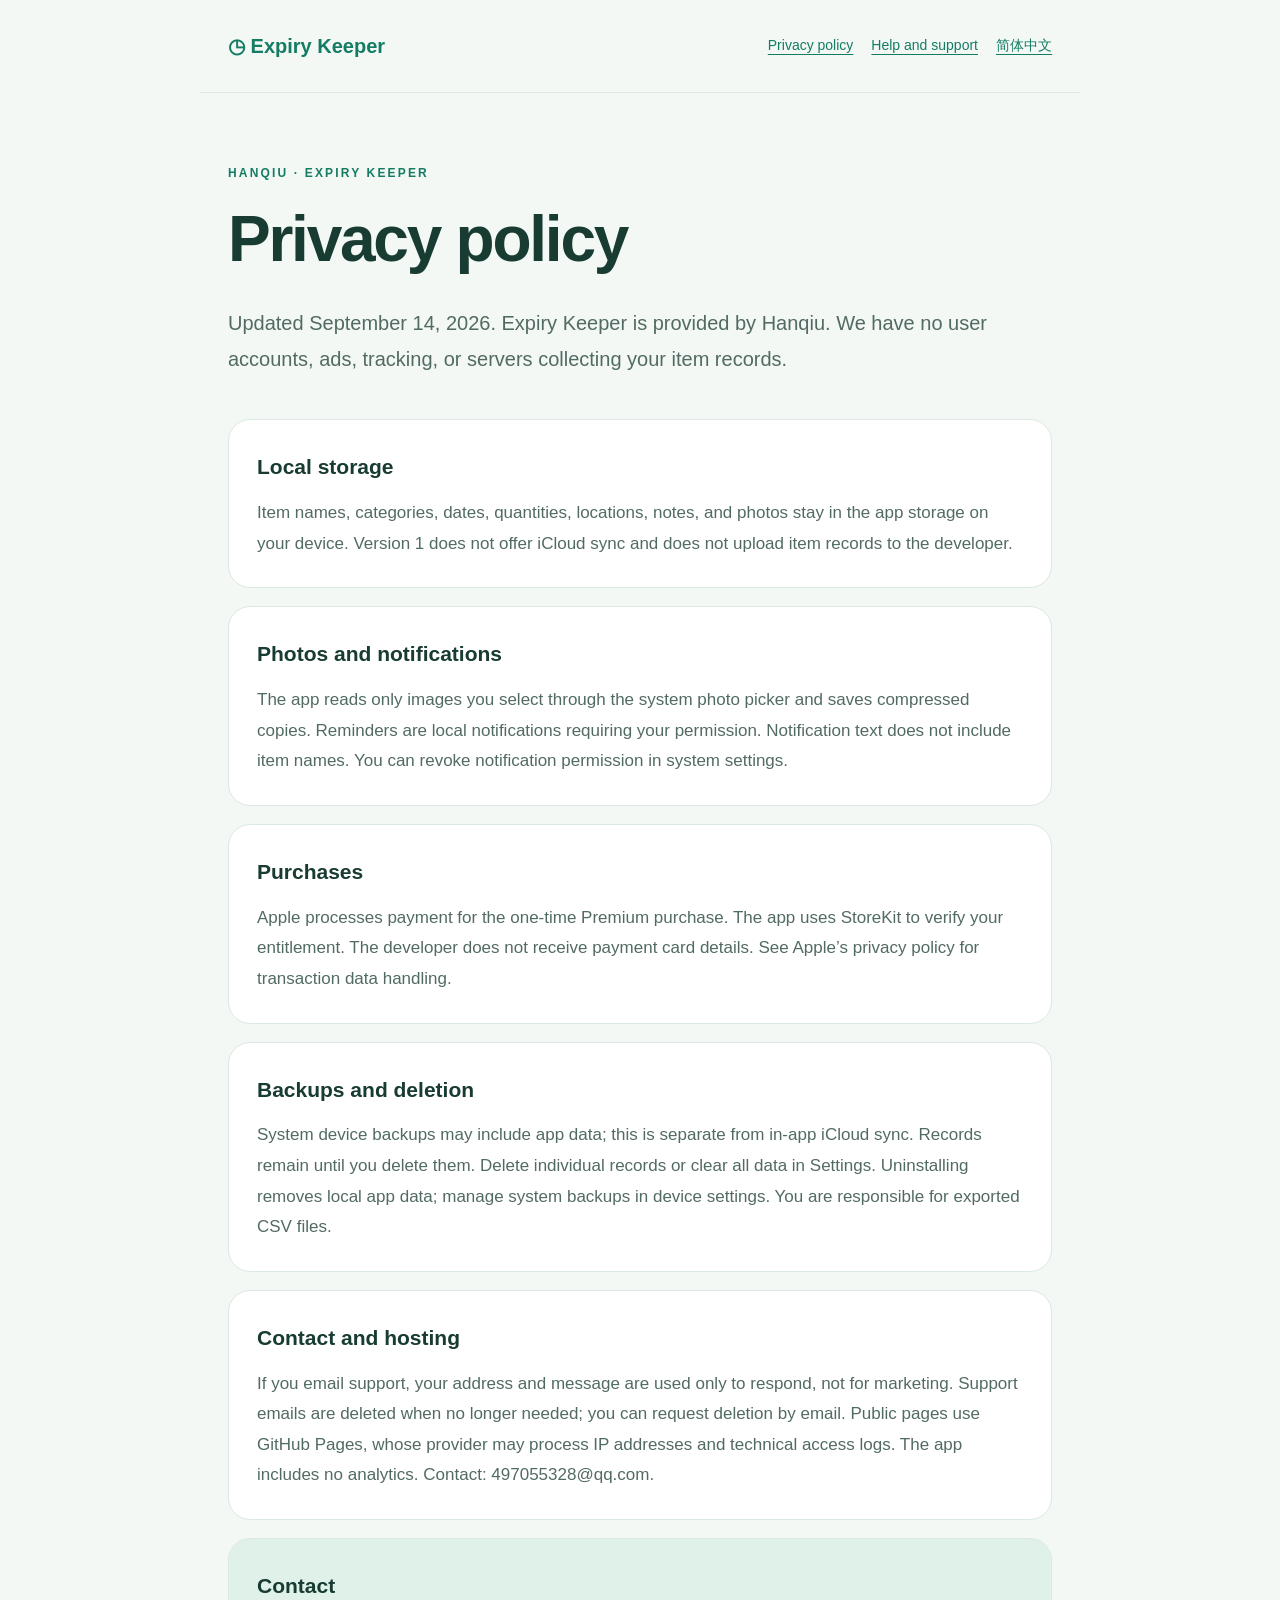
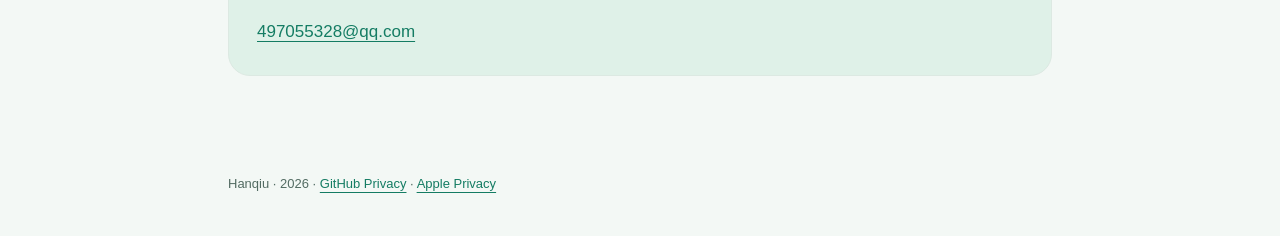
==== privacy-en.html @ 39e66d15 "Publish bilingual privacy policy and support pages" ====
<!doctype html><html lang="en"><head><meta charset="utf-8"><meta name="viewport" content="width=device-width,initial-scale=1"><meta name="description" content="Privacy policy — Expiry Keeper"><title>Privacy policy · Expiry Keeper</title><link rel="stylesheet" href="style.css"></head><body><header><a class="brand" href="index.html">◷ Expiry Keeper</a><nav aria-label="Navigation"><a href="privacy-en.html">Privacy policy</a><a href="support-en.html">Help and support</a><a href="privacy-zh-Hans.html" lang="zh-Hans">简体中文</a></nav></header><main><p class="eyebrow">HANQIU · EXPIRY KEEPER</p><h1>Privacy policy</h1><p class="lead">Updated September 14, 2026. Expiry Keeper is provided by Hanqiu. We have no user accounts, ads, tracking, or servers collecting your item records.</p><section><h2>Local storage</h2><p>Item names, categories, dates, quantities, locations, notes, and photos stay in the app storage on your device. Version 1 does not offer iCloud sync and does not upload item records to the developer.</p></section><section><h2>Photos and notifications</h2><p>The app reads only images you select through the system photo picker and saves compressed copies. Reminders are local notifications requiring your permission. Notification text does not include item names. You can revoke notification permission in system settings.</p></section><section><h2>Purchases</h2><p>Apple processes payment for the one-time Premium purchase. The app uses StoreKit to verify your entitlement. The developer does not receive payment card details. See Apple’s privacy policy for transaction data handling.</p></section><section><h2>Backups and deletion</h2><p>System device backups may include app data; this is separate from in-app iCloud sync. Records remain until you delete them. Delete individual records or clear all data in Settings. Uninstalling removes local app data; manage system backups in device settings. You are responsible for exported CSV files.</p></section><section><h2>Contact and hosting</h2><p>If you email support, your address and message are used only to respond, not for marketing. Support emails are deleted when no longer needed; you can request deletion by email. Public pages use GitHub Pages, whose provider may process IP addresses and technical access logs. The app includes no analytics. Contact: 497055328@qq.com.</p></section><section class="contact"><h2>Contact</h2><a href="mailto:497055328@qq.com">497055328@qq.com</a></section></main><footer>Hanqiu · 2026 · <a href="https://docs.github.com/en/site-policy/privacy-policies/github-general-privacy-statement">GitHub Privacy</a> · <a href="https://www.apple.com/legal/privacy/">Apple Privacy</a></footer></body></html>
---- style.css ----
:root{color-scheme:light dark;--bg:#f3f8f5;--card:#fff;--ink:#183b32;--muted:#526b62;--accent:#147c63;--line:#dce9e2}*{box-sizing:border-box}body{margin:0;background:var(--bg);color:var(--ink);font:17px/1.8 -apple-system,BlinkMacSystemFont,"Segoe UI",sans-serif}header,main,footer{max-width:880px;margin:auto;padding:28px}header{display:flex;align-items:center;justify-content:space-between;gap:24px;flex-wrap:wrap;border-bottom:1px solid var(--line)}.brand{font-size:20px;font-weight:700;text-decoration:none}nav{display:flex;gap:18px;flex-wrap:wrap;font-size:14px}a{color:var(--accent);text-underline-offset:4px}a:focus-visible{outline:3px solid var(--accent);outline-offset:5px;border-radius:3px}main{padding-top:70px;padding-bottom:50px}h1{font-size:clamp(36px,7vw,64px);line-height:1.2;letter-spacing:-.035em;margin:16px 0 28px}h2{font-size:21px;margin:0 0 12px}p{margin:0}.eyebrow{font-size:12px;letter-spacing:.18em;font-weight:700;color:var(--accent)}.lead{font-size:20px;color:var(--muted);margin-bottom:42px}section{padding:28px;background:var(--card);border-radius:22px;margin:18px 0;border:1px solid var(--line)}section p{color:var(--muted)}.contact{background:#dff1e8}.links{display:grid;grid-template-columns:repeat(2,minmax(0,1fr));gap:16px}footer{font-size:13px;color:var(--muted);padding-bottom:40px}@media(prefers-color-scheme:dark){:root{--bg:#10221c;--card:#1a3027;--ink:#e6f4eb;--muted:#b2c8bc;--accent:#82d7b3;--line:#2b4438}.contact{background:#1a3d2e}}@media(max-width:480px){header,main,footer{padding:22px}main{padding-top:48px}section{padding:22px}.links{grid-template-columns:1fr}}
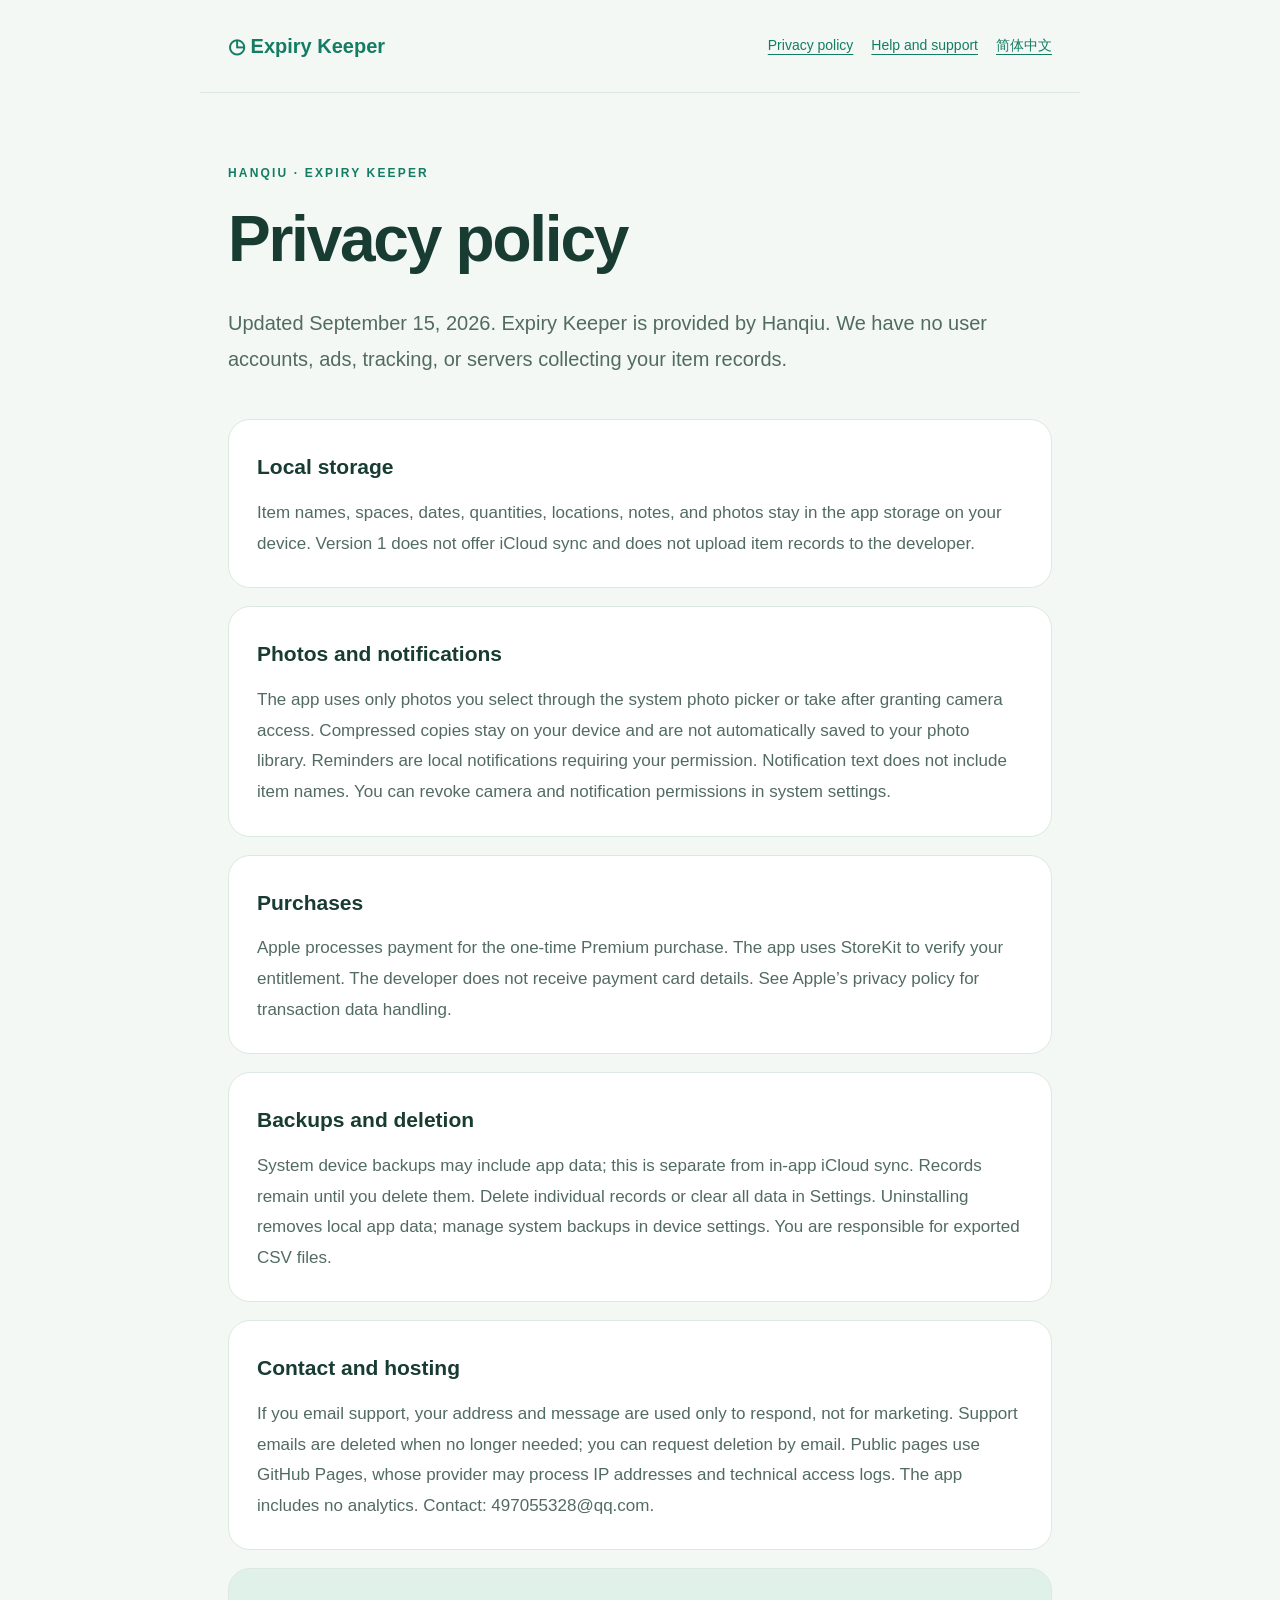
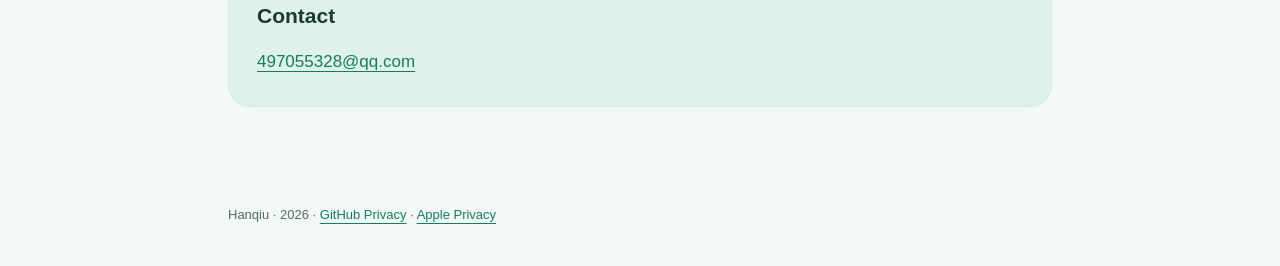
==== commit 71ef8a2c: "Update Chinese app branding to 好物有期" ====
--- a/privacy-en.html
+++ b/privacy-en.html
@@ -1 +1 @@
-<!doctype html><html lang="en"><head><meta charset="utf-8"><meta name="viewport" content="width=device-width,initial-scale=1"><meta name="description" content="Privacy policy — Expiry Keeper"><title>Privacy policy · Expiry Keeper</title><link rel="stylesheet" href="style.css"></head><body><header><a class="brand" href="index.html">◷ Expiry Keeper</a><nav aria-label="Navigation"><a href="privacy-en.html">Privacy policy</a><a href="support-en.html">Help and support</a><a href="privacy-zh-Hans.html" lang="zh-Hans">简体中文</a></nav></header><main><p class="eyebrow">HANQIU · EXPIRY KEEPER</p><h1>Privacy policy</h1><p class="lead">Updated September 14, 2026. Expiry Keeper is provided by Hanqiu. We have no user accounts, ads, tracking, or servers collecting your item records.</p><section><h2>Local storage</h2><p>Item names, categories, dates, quantities, locations, notes, and photos stay in the app storage on your device. Version 1 does not offer iCloud sync and does not upload item records to the developer.</p></section><section><h2>Photos and notifications</h2><p>The app reads only images you select through the system photo picker and saves compressed copies. Reminders are local notifications requiring your permission. Notification text does not include item names. You can revoke notification permission in system settings.</p></section><section><h2>Purchases</h2><p>Apple processes payment for the one-time Premium purchase. The app uses StoreKit to verify your entitlement. The developer does not receive payment card details. See Apple’s privacy policy for transaction data handling.</p></section><section><h2>Backups and deletion</h2><p>System device backups may include app data; this is separate from in-app iCloud sync. Records remain until you delete them. Delete individual records or clear all data in Settings. Uninstalling removes local app data; manage system backups in device settings. You are responsible for exported CSV files.</p></section><section><h2>Contact and hosting</h2><p>If you email support, your address and message are used only to respond, not for marketing. Support emails are deleted when no longer needed; you can request deletion by email. Public pages use GitHub Pages, whose provider may process IP addresses and technical access logs. The app includes no analytics. Contact: 497055328@qq.com.</p></section><section class="contact"><h2>Contact</h2><a href="mailto:497055328@qq.com">497055328@qq.com</a></section></main><footer>Hanqiu · 2026 · <a href="https://docs.github.com/en/site-policy/privacy-policies/github-general-privacy-statement">GitHub Privacy</a> · <a href="https://www.apple.com/legal/privacy/">Apple Privacy</a></footer></body></html>+<!doctype html><html lang="en"><head><meta charset="utf-8"><meta name="viewport" content="width=device-width,initial-scale=1"><meta name="description" content="Privacy policy — Expiry Keeper"><title>Privacy policy · Expiry Keeper</title><link rel="stylesheet" href="style.css"></head><body><header><a class="brand" href="index.html">◷ Expiry Keeper</a><nav aria-label="Navigation"><a href="privacy-en.html">Privacy policy</a><a href="support-en.html">Help and support</a><a href="privacy-zh-Hans.html" lang="zh-Hans">简体中文</a></nav></header><main><p class="eyebrow">HANQIU · EXPIRY KEEPER</p><h1>Privacy policy</h1><p class="lead">Updated September 15, 2026. Expiry Keeper is provided by Hanqiu. We have no user accounts, ads, tracking, or servers collecting your item records.</p><section><h2>Local storage</h2><p>Item names, spaces, dates, quantities, locations, notes, and photos stay in the app storage on your device. Version 1 does not offer iCloud sync and does not upload item records to the developer.</p></section><section><h2>Photos and notifications</h2><p>The app uses only photos you select through the system photo picker or take after granting camera access. Compressed copies stay on your device and are not automatically saved to your photo library. Reminders are local notifications requiring your permission. Notification text does not include item names. You can revoke camera and notification permissions in system settings.</p></section><section><h2>Purchases</h2><p>Apple processes payment for the one-time Premium purchase. The app uses StoreKit to verify your entitlement. The developer does not receive payment card details. See Apple’s privacy policy for transaction data handling.</p></section><section><h2>Backups and deletion</h2><p>System device backups may include app data; this is separate from in-app iCloud sync. Records remain until you delete them. Delete individual records or clear all data in Settings. Uninstalling removes local app data; manage system backups in device settings. You are responsible for exported CSV files.</p></section><section><h2>Contact and hosting</h2><p>If you email support, your address and message are used only to respond, not for marketing. Support emails are deleted when no longer needed; you can request deletion by email. Public pages use GitHub Pages, whose provider may process IP addresses and technical access logs. The app includes no analytics. Contact: 497055328@qq.com.</p></section><section class="contact"><h2>Contact</h2><a href="mailto:497055328@qq.com">497055328@qq.com</a></section></main><footer>Hanqiu · 2026 · <a href="https://docs.github.com/en/site-policy/privacy-policies/github-general-privacy-statement">GitHub Privacy</a> · <a href="https://www.apple.com/legal/privacy/">Apple Privacy</a></footer></body></html>
